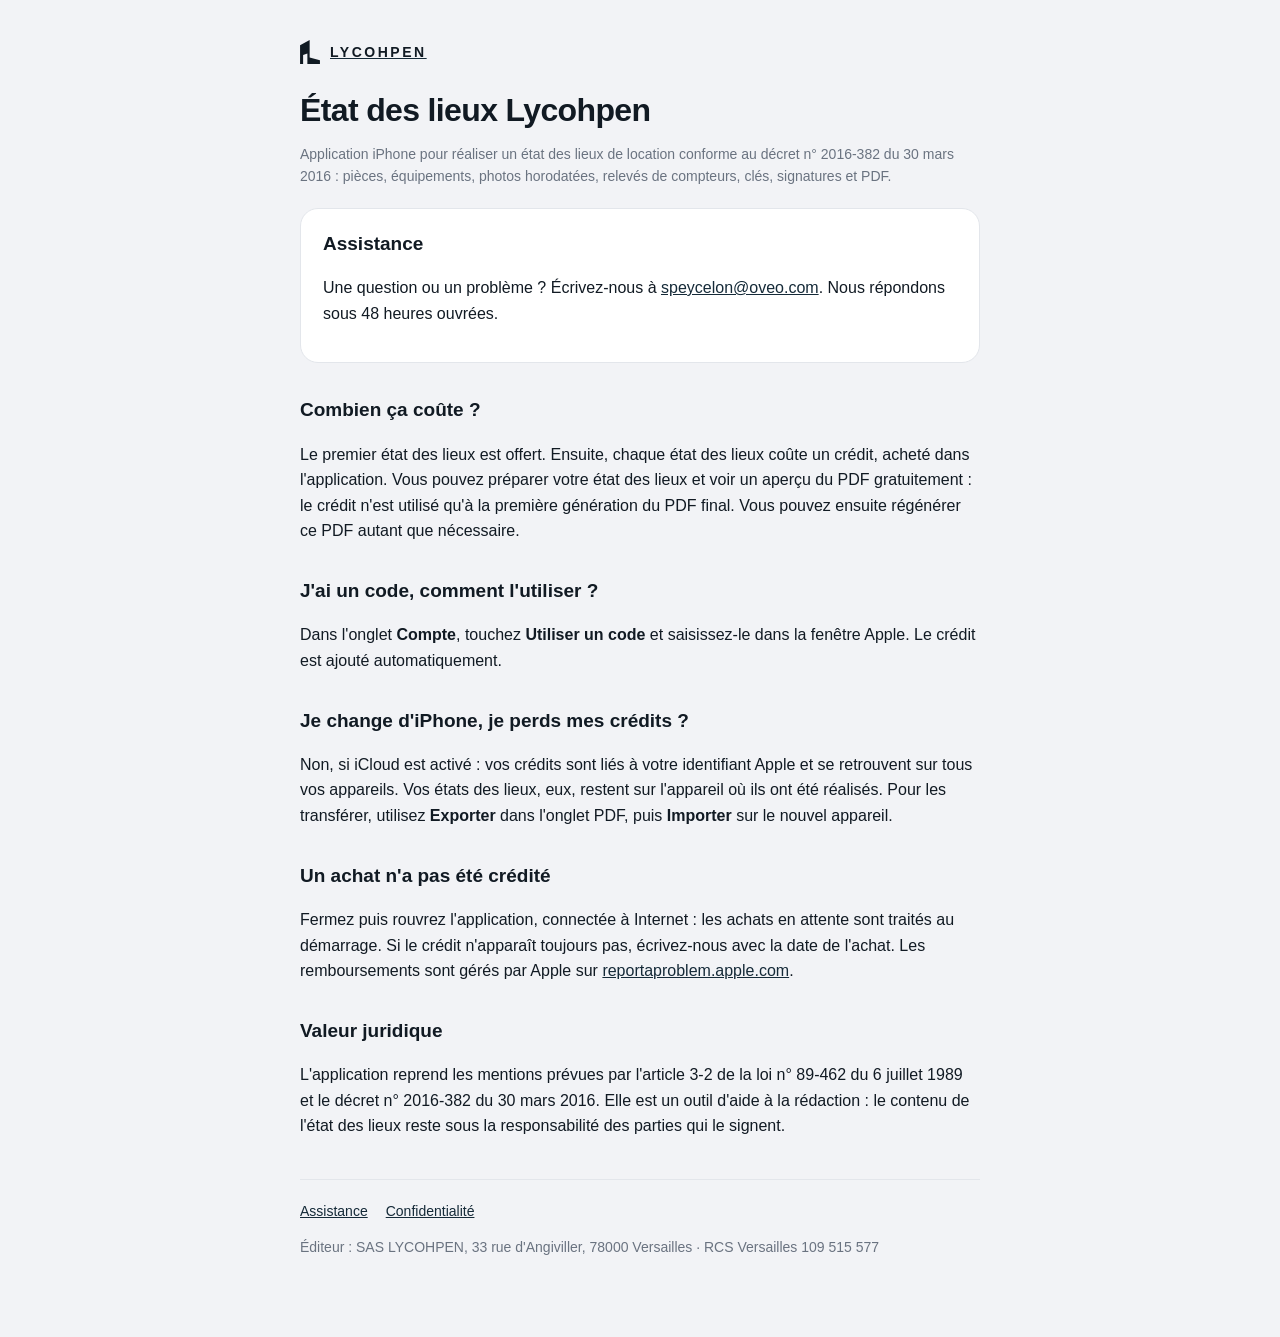
==== index.html @ cff2389a "Pages d'assistance et de confidentialité" ====
<!doctype html>
<html lang="fr">
<head>
<meta charset="utf-8">
<meta name="viewport" content="width=device-width, initial-scale=1">
<title>État des lieux Lycohpen · Assistance</title>
<link rel="stylesheet" href="style.css">
</head>
<body>
<main>
<a href="./"><header><svg viewBox="0 0 280 338" aria-hidden="true"><path fill="currentColor" d="M0 73 135 0v245l145 40v53H103V190l-60 23v125H0Z"/></svg><span>LYCOHPEN</span></header></a>
<h1>État des lieux Lycohpen</h1>
<p class="muted">Application iPhone pour réaliser un état des lieux de location conforme au décret n° 2016-382 du 30 mars 2016 : pièces, équipements, photos horodatées, relevés de compteurs, clés, signatures et PDF.</p>

<div class="card">
<h2 style="margin-top:0">Assistance</h2>
<p>Une question ou un problème ? Écrivez-nous à <a href="mailto:speycelon@oveo.com">speycelon@oveo.com</a>. Nous répondons sous 48 heures ouvrées.</p>
</div>

<h2>Combien ça coûte ?</h2>
<p>Le premier état des lieux est offert. Ensuite, chaque état des lieux coûte un crédit, acheté dans l'application. Vous pouvez préparer votre état des lieux et voir un aperçu du PDF gratuitement : le crédit n'est utilisé qu'à la première génération du PDF final. Vous pouvez ensuite régénérer ce PDF autant que nécessaire.</p>

<h2>J'ai un code, comment l'utiliser ?</h2>
<p>Dans l'onglet <strong>Compte</strong>, touchez <strong>Utiliser un code</strong> et saisissez-le dans la fenêtre Apple. Le crédit est ajouté automatiquement.</p>

<h2>Je change d'iPhone, je perds mes crédits ?</h2>
<p>Non, si iCloud est activé : vos crédits sont liés à votre identifiant Apple et se retrouvent sur tous vos appareils. Vos états des lieux, eux, restent sur l'appareil où ils ont été réalisés. Pour les transférer, utilisez <strong>Exporter</strong> dans l'onglet PDF, puis <strong>Importer</strong> sur le nouvel appareil.</p>

<h2>Un achat n'a pas été crédité</h2>
<p>Fermez puis rouvrez l'application, connectée à Internet : les achats en attente sont traités au démarrage. Si le crédit n'apparaît toujours pas, écrivez-nous avec la date de l'achat. Les remboursements sont gérés par Apple sur <a href="https://reportaproblem.apple.com">reportaproblem.apple.com</a>.</p>

<h2>Valeur juridique</h2>
<p>L'application reprend les mentions prévues par l'article 3-2 de la loi n° 89-462 du 6 juillet 1989 et le décret n° 2016-382 du 30 mars 2016. Elle est un outil d'aide à la rédaction : le contenu de l'état des lieux reste sous la responsabilité des parties qui le signent.</p>

<nav><a href="./">Assistance</a><a href="confidentialite.html">Confidentialité</a></nav>
<p class="muted">Éditeur : SAS LYCOHPEN, 33 rue d'Angiviller, 78000 Versailles · RCS Versailles 109 515 577</p>
</main>
</body>
</html>
---- style.css ----
:root{--bg:#f2f3f6;--surface:#fff;--fg:#111a23;--muted:#6a7380;--accent:#152a38;--line:#e3e6eb}
@media (prefers-color-scheme:dark){:root{--bg:#0b0f14;--surface:#161c24;--fg:#eef2f6;--muted:#8e98a6;--accent:#9cc3e4;--line:#28303b}}
*{box-sizing:border-box}
body{margin:0;background:var(--bg);color:var(--fg);font:16px/1.6 -apple-system,BlinkMacSystemFont,"Helvetica Neue",Arial,sans-serif;-webkit-font-smoothing:antialiased}
main{max-width:720px;margin:0 auto;padding:40px 20px 64px}
header{display:flex;align-items:center;gap:10px;margin-bottom:28px;color:var(--fg);text-decoration:none}
header svg{width:20px;height:24px}
header span{font-weight:650;letter-spacing:.18em;font-size:14px}
h1{font-size:32px;line-height:1.15;letter-spacing:-.02em;margin:0 0 8px}
h2{font-size:19px;margin:32px 0 8px}
p,li{color:var(--fg)}
.muted{color:var(--muted);font-size:14px}
.card{background:var(--surface);border:1px solid var(--line);border-radius:18px;padding:20px 22px;margin:20px 0}
a{color:var(--accent)}
nav{display:flex;gap:18px;margin-top:40px;padding-top:20px;border-top:1px solid var(--line);font-size:14px}
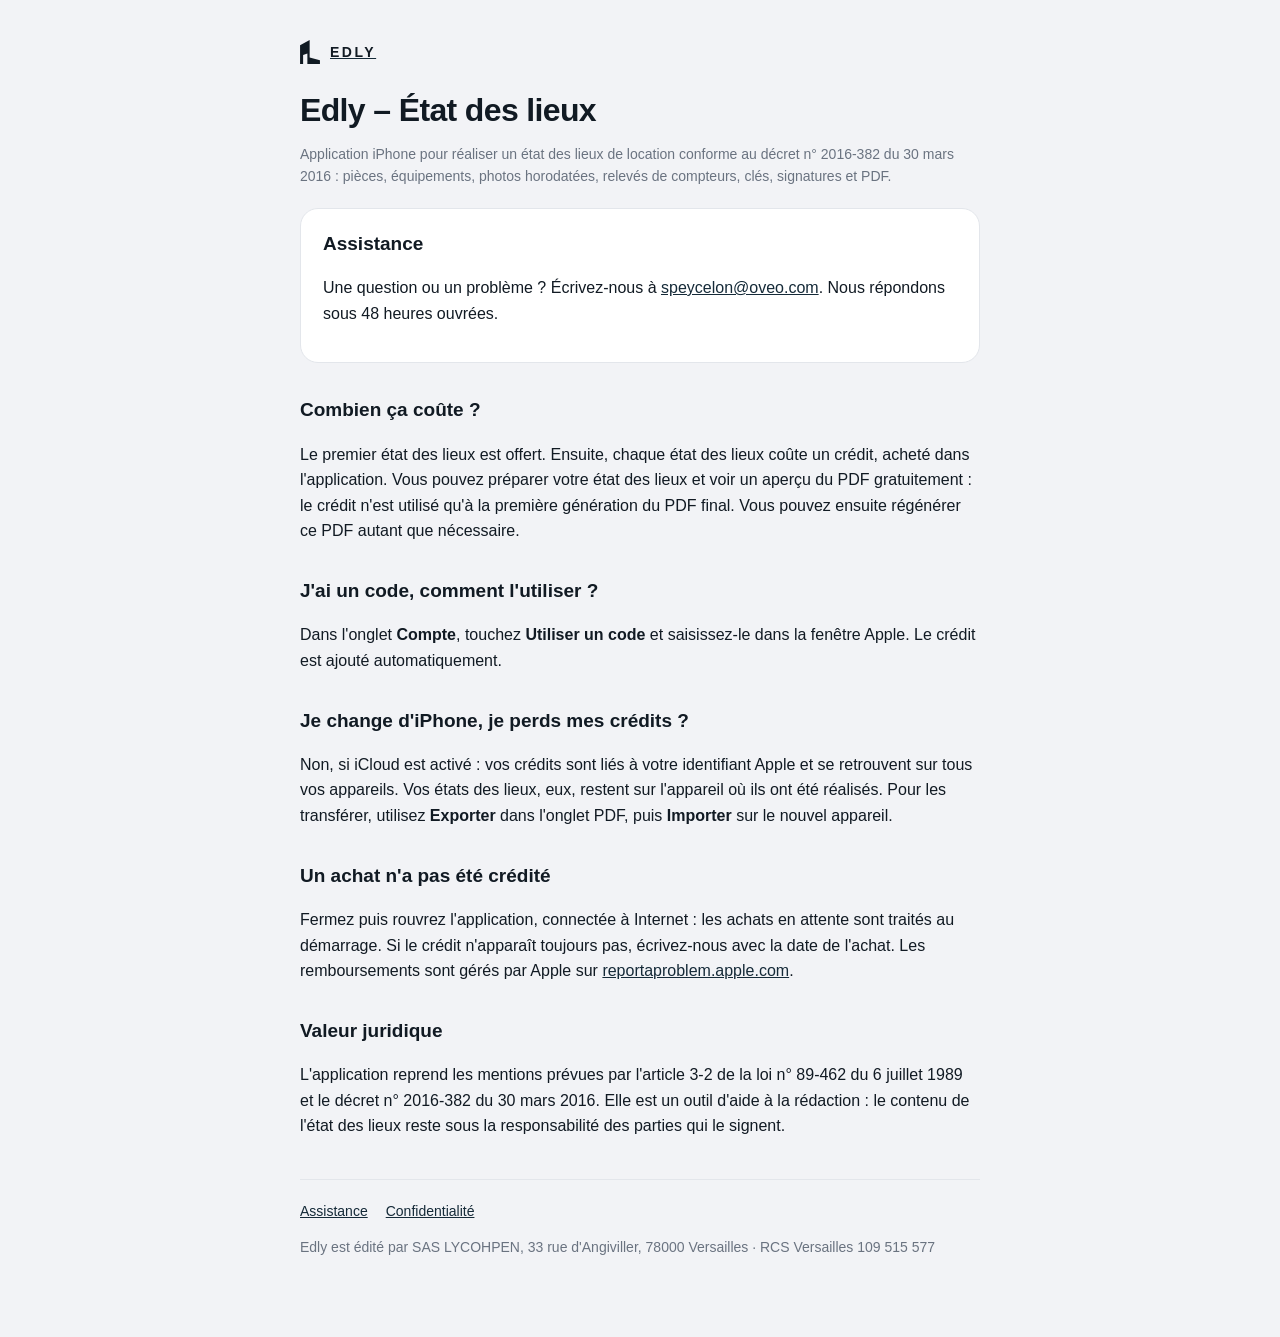
==== commit 22a5d073: "Renommage en Edly" ====
--- a/index.html
+++ b/index.html
@@ -3,13 +3,13 @@
 <head>
 <meta charset="utf-8">
 <meta name="viewport" content="width=device-width, initial-scale=1">
-<title>État des lieux Lycohpen · Assistance</title>
+<title>Edly · Assistance</title>
 <link rel="stylesheet" href="style.css">
 </head>
 <body>
 <main>
-<a href="./"><header><svg viewBox="0 0 280 338" aria-hidden="true"><path fill="currentColor" d="M0 73 135 0v245l145 40v53H103V190l-60 23v125H0Z"/></svg><span>LYCOHPEN</span></header></a>
-<h1>État des lieux Lycohpen</h1>
+<a href="./"><header><svg viewBox="0 0 280 338" aria-hidden="true"><path fill="currentColor" d="M0 73 135 0v245l145 40v53H103V190l-60 23v125H0Z"/></svg><span>EDLY</span></header></a>
+<h1>Edly – État des lieux</h1>
 <p class="muted">Application iPhone pour réaliser un état des lieux de location conforme au décret n° 2016-382 du 30 mars 2016 : pièces, équipements, photos horodatées, relevés de compteurs, clés, signatures et PDF.</p>
 
 <div class="card">
@@ -33,7 +33,7 @@
 <p>L'application reprend les mentions prévues par l'article 3-2 de la loi n° 89-462 du 6 juillet 1989 et le décret n° 2016-382 du 30 mars 2016. Elle est un outil d'aide à la rédaction : le contenu de l'état des lieux reste sous la responsabilité des parties qui le signent.</p>
 
 <nav><a href="./">Assistance</a><a href="confidentialite.html">Confidentialité</a></nav>
-<p class="muted">Éditeur : SAS LYCOHPEN, 33 rue d'Angiviller, 78000 Versailles · RCS Versailles 109 515 577</p>
+<p class="muted">Edly est édité par SAS LYCOHPEN, 33 rue d'Angiviller, 78000 Versailles · RCS Versailles 109 515 577</p>
 </main>
 </body>
 </html>
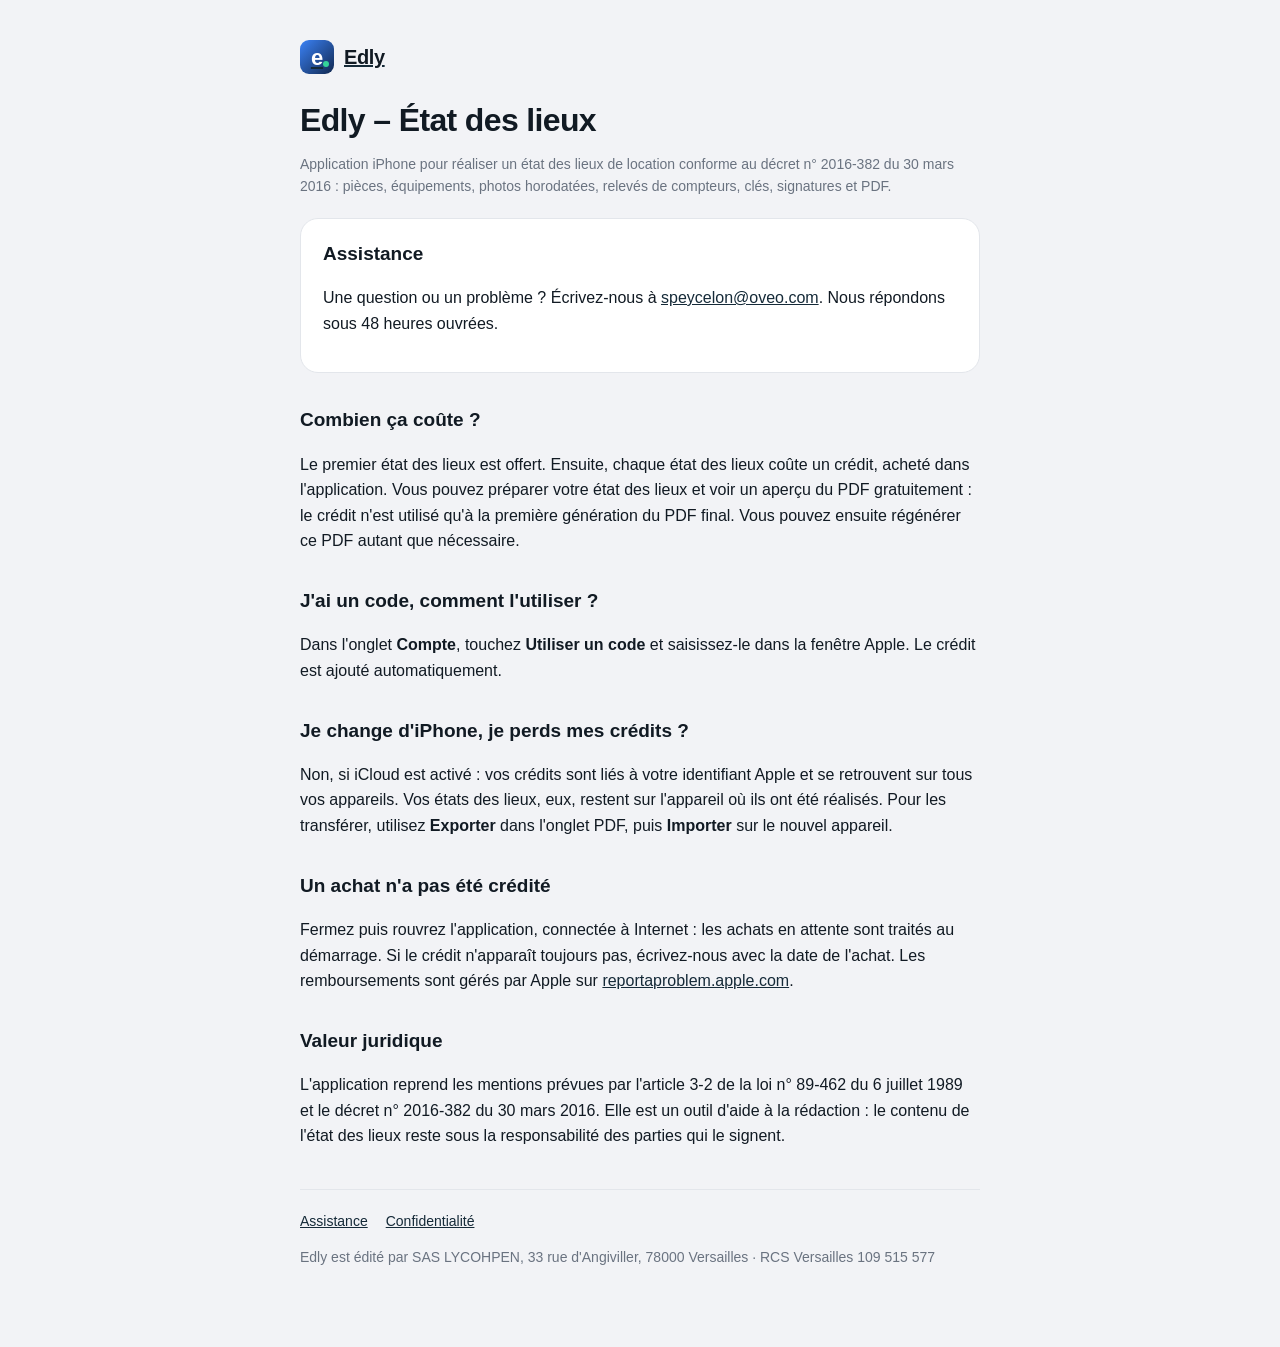
==== commit e871d5d8: "Logo Edly et selfie de vérification" ====
--- a/index.html
+++ b/index.html
@@ -8,7 +8,7 @@
 </head>
 <body>
 <main>
-<a href="./"><header><svg viewBox="0 0 280 338" aria-hidden="true"><path fill="currentColor" d="M0 73 135 0v245l145 40v53H103V190l-60 23v125H0Z"/></svg><span>EDLY</span></header></a>
+<a href="./"><header><span class="mark">e<i></i></span><span>Edly</span></header></a>
 <h1>Edly – État des lieux</h1>
 <p class="muted">Application iPhone pour réaliser un état des lieux de location conforme au décret n° 2016-382 du 30 mars 2016 : pièces, équipements, photos horodatées, relevés de compteurs, clés, signatures et PDF.</p>
 
--- a/style.css
+++ b/style.css
@@ -4,8 +4,9 @@
 body{margin:0;background:var(--bg);color:var(--fg);font:16px/1.6 -apple-system,BlinkMacSystemFont,"Helvetica Neue",Arial,sans-serif;-webkit-font-smoothing:antialiased}
 main{max-width:720px;margin:0 auto;padding:40px 20px 64px}
 header{display:flex;align-items:center;gap:10px;margin-bottom:28px;color:var(--fg);text-decoration:none}
-header svg{width:20px;height:24px}
-header span{font-weight:650;letter-spacing:.18em;font-size:14px}
+header .mark{position:relative;display:grid;place-items:center;width:34px;height:34px;border-radius:9px;background:linear-gradient(135deg,#3b82f6,#112850);color:#fff;font-weight:800;font-size:22px;padding-bottom:3px}
+header .mark i{position:absolute;right:5px;bottom:7px;width:6px;height:6px;border-radius:50%;background:#34d399}
+header span:not(.mark){font-weight:750;font-size:20px;letter-spacing:-.02em}
 h1{font-size:32px;line-height:1.15;letter-spacing:-.02em;margin:0 0 8px}
 h2{font-size:19px;margin:32px 0 8px}
 p,li{color:var(--fg)}
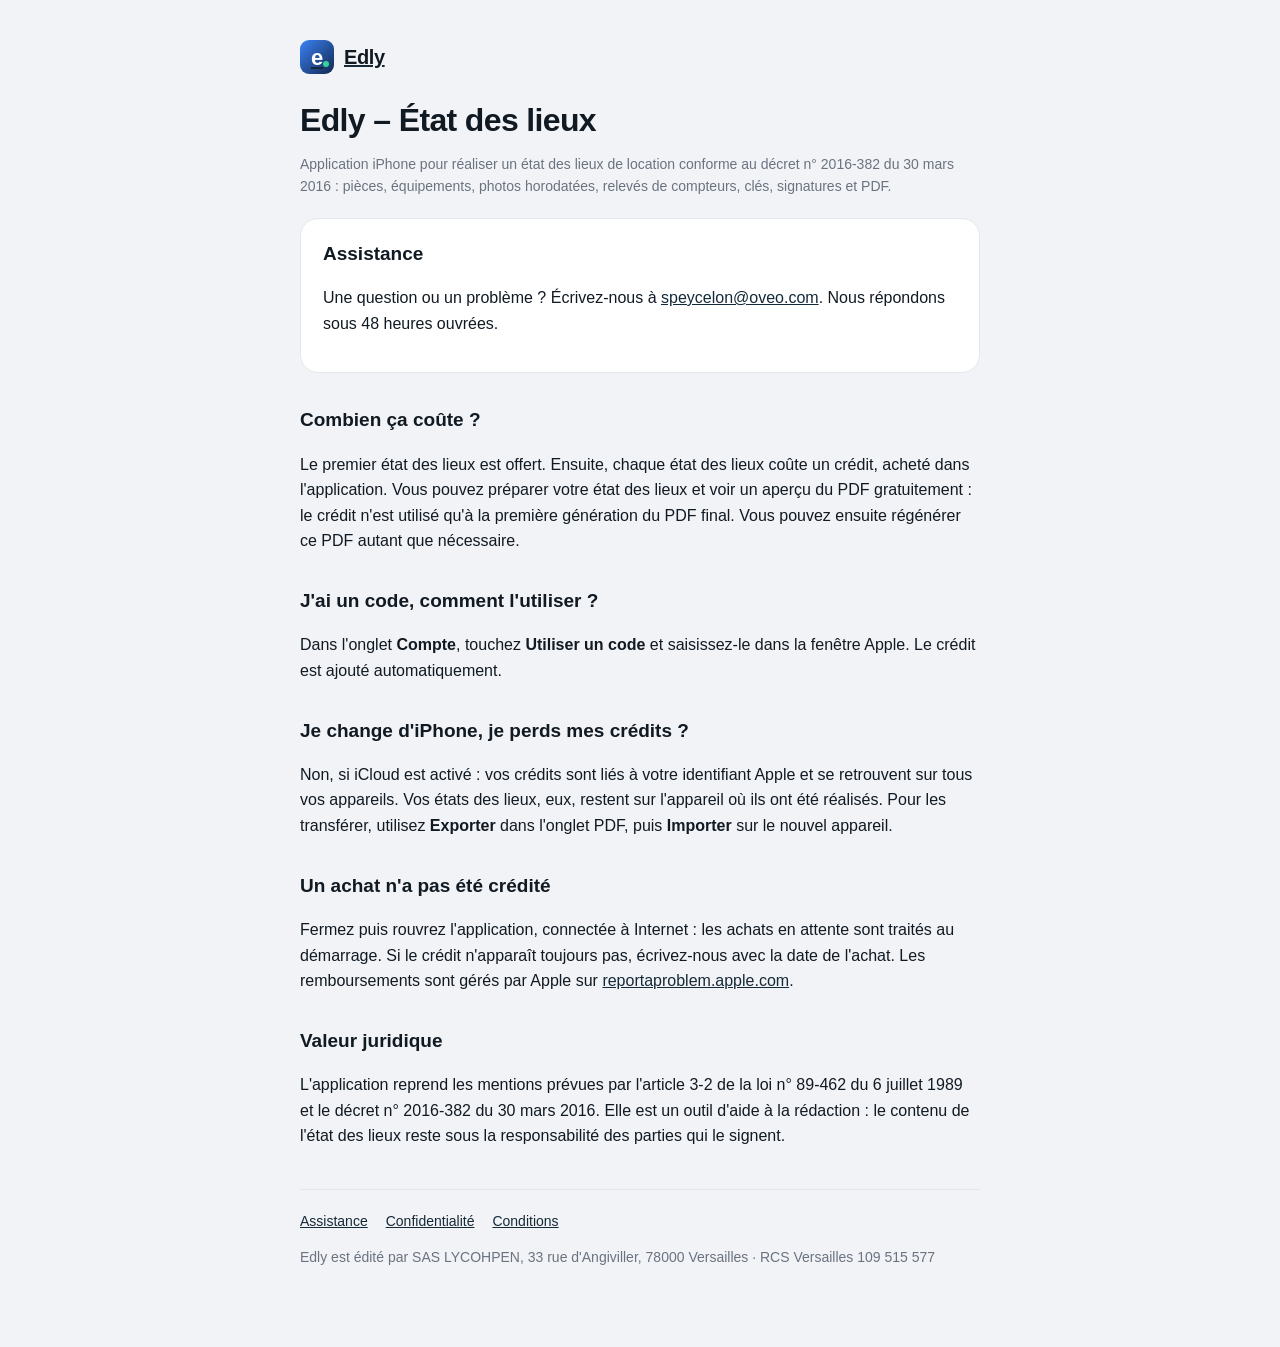
==== commit 6cfd8ff3: "Conditions d'utilisation d'Edly Co-Authored-By: Claude Opus 5.5 <noreply@anthropic.com>" ====
--- a/index.html
+++ b/index.html
@@ -32,7 +32,7 @@
 <h2>Valeur juridique</h2>
 <p>L'application reprend les mentions prévues par l'article 3-2 de la loi n° 89-462 du 6 juillet 1989 et le décret n° 2016-382 du 30 mars 2016. Elle est un outil d'aide à la rédaction : le contenu de l'état des lieux reste sous la responsabilité des parties qui le signent.</p>
 
-<nav><a href="./">Assistance</a><a href="confidentialite.html">Confidentialité</a></nav>
+<nav><a href="./">Assistance</a><a href="confidentialite.html">Confidentialité</a><a href="conditions.html">Conditions</a></nav>
 <p class="muted">Edly est édité par SAS LYCOHPEN, 33 rue d'Angiviller, 78000 Versailles · RCS Versailles 109 515 577</p>
 </main>
 </body>
